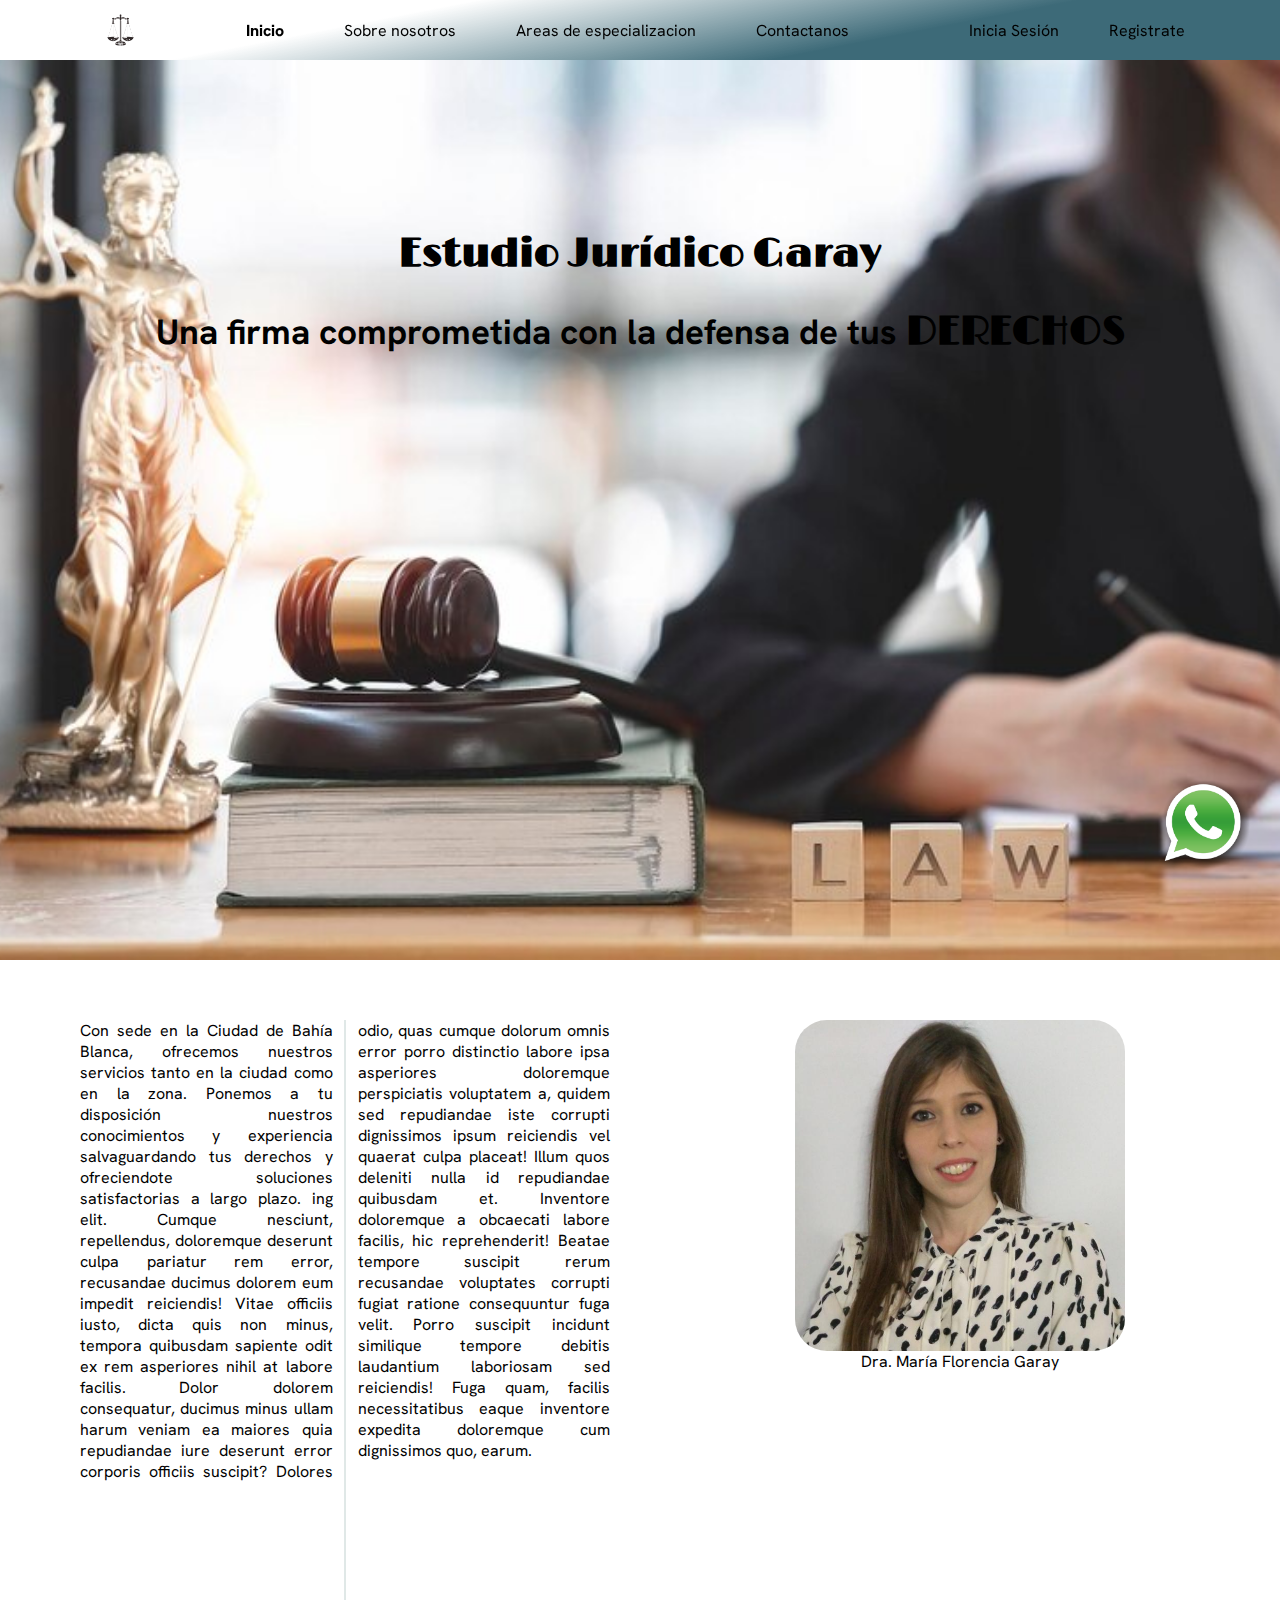
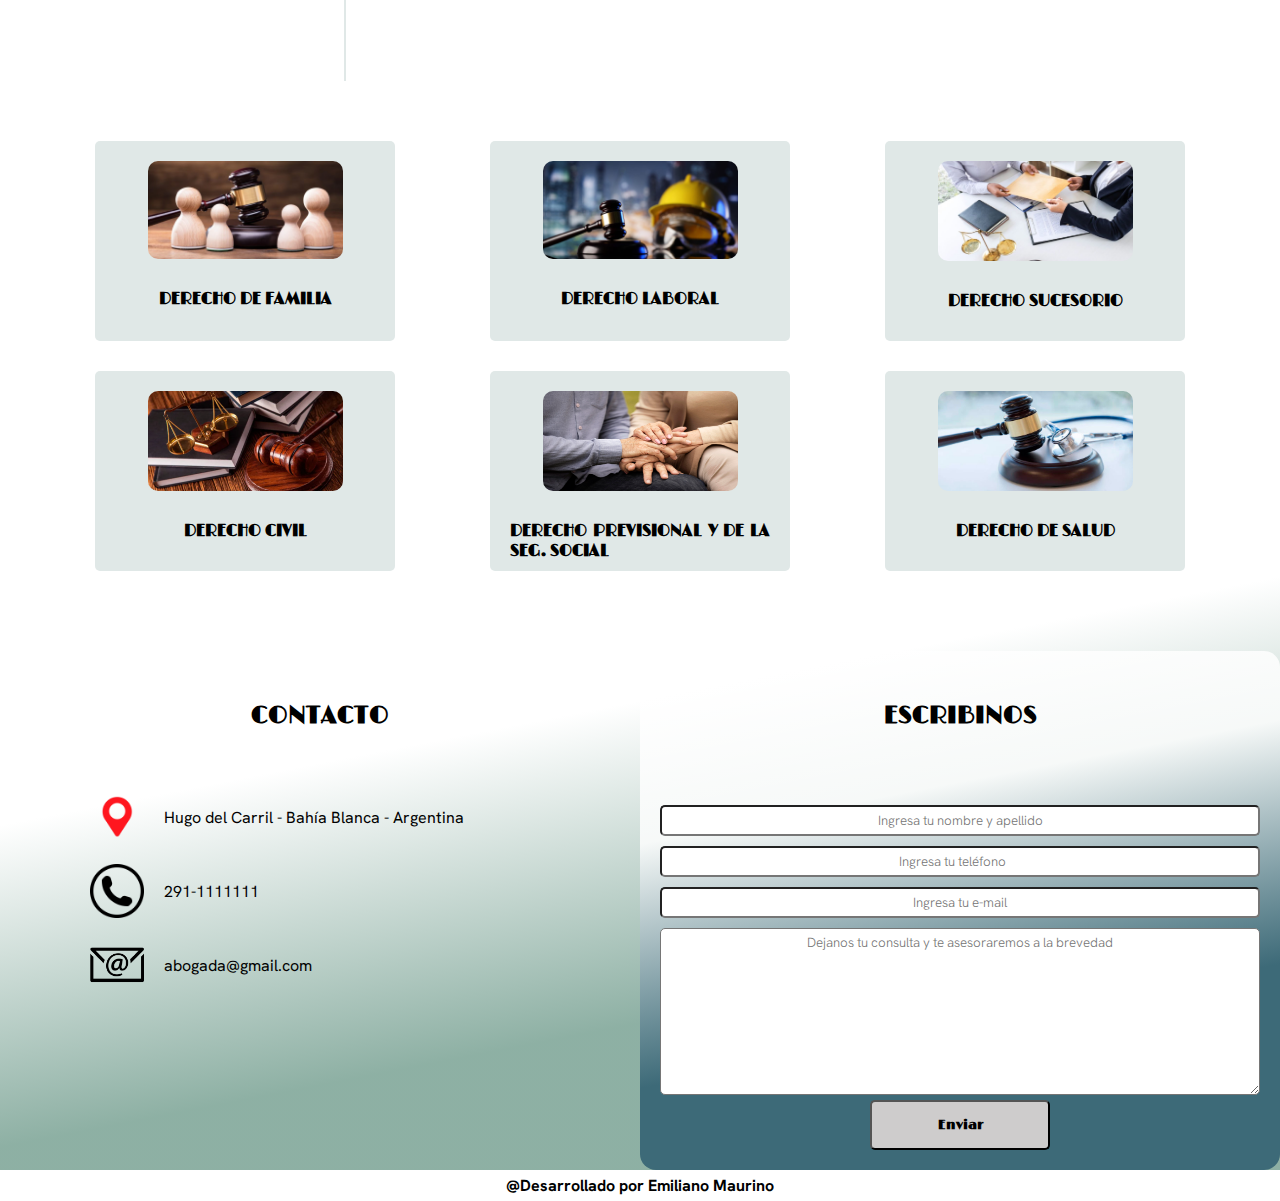
==== index.html @ c9f88deb "first commit" ====
<!DOCTYPE html>
<html lang="en">
<head>
    <meta charset="UTF-8">
    <meta http-equiv="X-UA-Compatible" content="IE=edge">
    <meta name="viewport" content="width=device-width, initial-scale=1.0">
    <link rel="stylesheet" href="./assets/styles.css">
    <title>Document</title>
</head>
<body>
    <div >
            <a href="https://www.whatsapp.com/?lang=es"><img src="./assets/img/logo-wp.png" alt="logo whatsapp" class="logo-wp"></a>    
    </div>
    <header>
        <img src="./assets/img/logo.png" alt="logo empresa" class="logo">
        <!--<span> Estudio Jurídico Garay </span>!-->

        <nav class="navbar"> 
			<!-- <label for="menu-toggle" class="menu-label">
				<img src="./assets/img/menu.png" alt="" />
			</label>
			<input id="menu-toggle" type="checkbox" /> !-->
            
            <ul class="navbar-list">
                <li> <a href="#Hero">Inicio </a> </li>
                <li> <a href="#about-us">Sobre nosotros</a></li>
                <li> <a href="#cards"> Areas de especializacion</a> </li>
                <li> <a href="#contact-us"> Contactanos</a></li>
            </ul>
            <div class="login"> 
                <a href="#" class="login">Inicia Sesión</a>
            
                <a href="#" class="login"> Registrate</a>
            </div>
        </nav>
   
    </header>
    
    <main>    
    
        <section id="Hero">
            <div class="bg-txt">
                <h1> Estudio Jurídico Garay</h1>
                <h3> Una firma comprometida con la defensa de tus <span> DERECHOS </span> </h3>
            </div>
  
        </section>
     
        <section id="about-us">
            <div class="about-txt">
                <p>
                    Con sede en la Ciudad de Bahía Blanca, ofrecemos nuestros servicios tanto en la ciudad como en la zona. Ponemos a tu disposición nuestros conocimientos y experiencia salvaguardando tus derechos y ofreciendote soluciones satisfactorias a largo plazo. 
                    ing elit. Cumque nesciunt, repellendus, doloremque deserunt culpa pariatur rem error, recusandae ducimus dolorem eum impedit reiciendis! Vitae officiis iusto, dicta quis non minus, tempora quibusdam sapiente odit ex rem asperiores nihil at labore facilis. Dolor dolorem consequatur, ducimus minus ullam harum veniam ea maiores quia repudiandae iure deserunt error corporis officiis suscipit? Dolores odio, quas cumque dolorum omnis error porro distinctio labore ipsa asperiores doloremque perspiciatis voluptatem a, quidem sed repudiandae iste corrupti dignissimos ipsum reiciendis vel quaerat culpa placeat! Illum quos deleniti nulla id repudiandae quibusdam et. Inventore doloremque a obcaecati labore facilis, hic reprehenderit! Beatae tempore suscipit rerum recusandae voluptates corrupti fugiat ratione consequuntur fuga velit. Porro suscipit incidunt similique tempore debitis laudantium laboriosam sed reiciendis! Fuga quam, facilis necessitatibus eaque inventore expedita doloremque cum dignissimos quo, earum.
                </p>
            </div>
            <div class="about-card">
                <img src="./assets/foto-flor.jpg" alt="foto Dra. Garay" class="about-img">
                <p class="about-img-txt"> Dra. María Florencia Garay </p>
            </div>

        </section>

        <section id="cards">
            <div class="cards-conteiner">
                 <div class="card-conteiner">
                    <img src="./assets/img/derecho-familia1.jpg" alt="derecho de familia">
                    <h4>DERECHO DE FAMILIA</h4>
                    <p>Alimentos, cuidado personal, divorcios, insania Lorem ipsum dolor, sit amet consectetur adipisicing elit. Nulla, sequi! </p>
                </div>
                <div class="card-conteiner"> 
                    <img src="./assets/img/derecho-laboral.jpg" alt=" derecho laboral">
                    <h4>DERECHO LABORAL</h4>
                    <p>Lorem ipsum, dolor sit amet consectetur adipisicing elit. At, voluptatibus! Demandas por trabajo en negro, accidentes jasjadjdasj</p>
                </div>
                <div class="card-conteiner">
                    <img src="./assets/img/derecho-sucesorio.jpg" alt="derecho sucesorio">
                    <h4>DERECHO SUCESORIO</h4>
                    <p>Sucesiones testamentarias y ab intestato(sin testamento) Lorem ipsum dolor sit amet consectetur, adipisicing elit. Ullam, odit.</p>
                </div>
            </div>

            <div class="cards-conteiner">
                <div class="card-conteiner">
                    <img src="./assets/img/derecho-civil.webp" alt="derecho civil">
                    <h4>DERECHO CIVIL</h4>
                    <P>Lorem ipsum dolor sit amet consectetur adipisicing elit. Magnam, fugiat!</P>
                </div>
                <div class="card-conteiner">
                    <img src="./assets/img/derecho-previsional.jpg" alt="derecho previsional">
                    <h4>DERECHO PREVISIONAL Y DE LA SEG. SOCIAL</h4>
                    <p>Lorem ipsum dolor sit amet consectetur adipisicing elit. Odit, quo!</p>
                </div>
                <div class="card-conteiner">
                    <img src="./assets/img/derecho-salud.jpg" alt="derecho de salud">
                    <h4>DERECHO DE SALUD</h4>
                    <P>Lorem ipsum dolor sit, amet consectetur adipisicing elit. Quam, culpa.</P>
                </div>
            </div>

        </section>
    
        <section id="contact-us">
            <div class="contact-information">   
                <h2>CONTACTO</h2>
                <div class="information-conteiner">
                    <div class="info-contact">
                        <img src="./assets/img/ubicacion.png" alt="logo-ubicacion">
                        <p> Hugo del Carril  - Bahía Blanca - Argentina</p>
                    </div>
                    <div class="info-contact">
                        <img src="/assets/img/telefono.png" alt="logo-telefono">
                        <p>291-1111111</p>
                    </div>
                    <div class="info-contact">
                        <img src="./assets/img/mail.png" alt="logo-mail">
                        <p>abogada@gmail.com</p>
                    </div>
                </div>

            </div>
            <div class="contact-form">
                <h2>ESCRIBINOS</h2>  
                
                <form action="" class="form">
                    <label for="nombre-apellido"> </label>
                    <input type="text" id="nombre-apellido" placeholder="Ingresa tu nombre y apellido" required class="form">
                    <label for="telefono"></label>
                    <input type="number" id="telefono" placeholder="Ingresa tu teléfono" required class="form">
                    <label for="email"></label>
                    <input type="email" id="email" placeholder="Ingresa tu e-mail" required class="form">
                    <label for="text-area"></label>
                    <textarea name="" id="text-area" cols="30" rows="10" placeholder="Dejanos tu consulta y te asesoraremos a la brevedad" required class="form"></textarea>
                    <button type="submit" class="button">Enviar</button>
                </form>
            </div>

        </section>

    </main>

    <footer>
        <h4>@Desarrollado por Emiliano Maurino</h4>
    </footer>




       

    
    
    
</body>
</html>
---- assets/styles.css ----
@import url('https://fonts.googleapis.com/css2?family=Bad+Script&display=swap');
  @import url('https://fonts.googleapis.com/css2?family=Limelight&display=swap');
  @import url('https://fonts.googleapis.com/css2?family=Hanken+Grotesk:wght@100;300&display=swap');
  @import url('https://fonts.googleapis.com/css2?family=Montserrat+Subrayada&display=swap');


  /**
  font-family: "Bad Script", cursive;
  font-family: 'Limelight', cursive;
  font-family: 'Hanken Grotesk', sans-serif;
  font-family: 'Montserrat Subrayada', sans-serif;
  */

:root{
  --background: #2d3136;
  --background-dos: #25282a;
  --background-3: #2c2d36;
  --background-cards: #e0e8e7;
  --background-grey: #666;
  --background-green: #73a7a1;
  --text-green: #64ccc9;
  --text-blue:#336699;
  --font-bad:"Bad Script", cursive;
  --font-lime: 'Limelight', cursive;
  --font-hanken: 'Hanken Grotesk', sans-serif;
  --font-Monts: 'Montserrat Subrayada', sans-serif;
  
}

  html{
    scroll-padding-top: 65px;
    scroll-behavior: smooth;
  }

*{
    margin: 0;
    padding: 0;
    box-sizing: border-box;
    list-style-type: none;
}
.logo-wp{
  position: fixed;
  bottom: 30px;
  right: 30px;
  height: 10vh;
}


header {
  width: 100%;
  position: fixed;
  height: 60px;
  display: flex;
  flex-direction: row;
  justify-content:center;
  align-items: center;
  top: 0;
  background: rgb(61,106,120);
  background: linear-gradient(349deg, rgba(61,106,120,1) 32%, rgba(255,255,255,0.8323704481792717) 70%);
  /* box-shadow: 0 8px 32px 0 rgba(0, 0, 0, 1); */
}

.logo{
  height: 60%;
  margin-right: 100px;
}
.navbar,
.navbar-list,
.login {
    display: flex;
    justify-content: center;
    font-family: var(--font-hanken);
    cursor: pointer;
    transition: all 0.2s linear;
}

.navbar li:hover {
  scale: 1.2;
  transition: all 0.2s linear;
  font-weight: 600;   
}

.navbar-list {
  gap: 60px;
  margin-right: 20px;
  
}

.navbar-list a{
  text-decoration: none;
  color: black;  
}

.navbar-list li:first-child {
  font-weight: 800;
}


.login{
  display: flex;
  flex-direction: row;
  margin-left: 50px;
  transition: all 0.2s linear;
  text-decoration: none;
  font-family: var(--font-hanken);
  color: black;
}

.login a:hover {
  scale: 1.2;
  transition: all 0.2s linear;
  gap: 10px;
  color: var(--background-cards);
  border: groove;
  border-width: thin;
  border-radius: 3px;
  padding: 3px;
}




main {
  margin-top: 60px;
}

/*HERO*/


 #Hero {
  background-image: url(./img/imagen-fondo3.jpg);
  background-position: center;
  background-size: cover;
  height:100vh;
}


.bg-txt {
  display: flex;
  flex-direction: column;
  font-family: var(--font-hanken); 
  color: var(--backgroud-dos);
  align-items: center;
  align-content: center;
  gap: 30px;
  padding-top: 150px;
  font-size: 30px;
  }

.bg-txt h1,
span {
  font-family: var(--font-lime);
  font-size: 40px;
}

.bg-txt h1{
  margin-top: 20px;
}


/*ABOUT*/

#about-us{
  display: flex;
  flex-direction: row;
  padding-top: 30px; 
}

.about-txt{
  padding: 30px;
  width: 50%;
  column-count: 2;
  column-gap: 25px;
  column-rule:2px solid var(--background-cards);
  text-align: justify;
  margin-left: 50px;
  font-family: var(--font-hanken);
  
 }

.about-card{
  width: 50%;
  padding: 30px;
  display: flex;
  flex-direction: column;
  align-items: center;
  align-content: center;
} 

.about-img {
   height: 50%;
   border-radius: 2rem;
   
}

.about-img-txt{
  font-family: var(--font-hanken);
}


/*CARDS*/

#cards{
  display: flex;
  width: 100%;
  gap: 30px;
  justify-content:space-between;
  flex-direction: column;
  padding-top: 30px;  
}

.cards-conteiner{
  display: flex;
  flex-direction: row;
  justify-content: space-evenly;
  padding: 0px;
}
.card-conteiner{
  height: 200px;
  width: 300px;  
  gap: 20px;
  display: flex;
  flex-direction: column;
  padding: 20px;
  align-self: center;
  align-items: center;
  text-align: justify;
  background-color: var(--background-cards);
  overflow: hidden;
  transition: all 1s;
  border-radius: 5px;
}

.card-conteiner:hover{
  transition: all 1s;
  height: 300px;
  background: rgb(61,120,99);
  background: linear-gradient(349deg, rgba(61,120,99,0.5830707282913166) 32%, rgba(255,255,255,0.8323704481792717) 70%);
}

.card-conteiner img{
  height: 100px;
  width: 75%;
  border-radius: 10px;
}
.card-conteiner h4{
  padding-top: 10px;
  font-family: var(--font-lime);
}
.card-conteiner p{
  padding-top: 10px;
  font-family: var(--font-hanken);
}

/*CONTACT-US*/

#contact-us{
  display: flex;
  flex-direction: row;
  background: rgb(61,120,99);
  background: linear-gradient(349deg, rgba(61,120,99,0.5830707282913166) 32%, rgba(255,255,255,0.8323704481792717) 70%);
  padding-top: 80px;
}

#contact-us h2{
  font-family: var(--font-lime);
  display: flex;
  flex-direction: column;
  align-items: center;
  color: #CECCCC;
  padding: 50px
}
#contact-us h2:first-child {
  color: black;
}
.contact-information{
  width: 50%;
  display: flex;
  flex-direction: column;
  align-content: flex-start;
}

.contact-information img{
  width: 10%;
  height: 10%;
}
.info-contact{
  display: flex;
  gap: 10px;
  padding: 10px;
  font-family: var(--font-hanken);
  margin-left: 80px;
}

.info-contact p{
  align-self: center;
  padding: 10px;
}


.contact-form{
  width: 50%;
  display: flex;
  flex-direction: column;
  background: rgb(61,106,120);
background: linear-gradient(349deg, rgba(61,106,120,1) 32%, rgba(255,255,255,0.8323704481792717) 70%);  border-radius: 1rem;
}

.contact-form form{
  display: flex;
  flex-direction: column;
  gap: 5px;
  padding: 20px;
}

.form{
  border-radius: 5px;
  font-family: var(--font-hanken);
  text-align: center;
  font-weight: 600;
  padding: 5px;
}

.form textarea{
  text-align: justify;
}

.form button{
    align-self: center;
}

.form ::placeholder{
  text-align: center;
  font-weight: 300;
}

.button{
  border-radius: 5px;
  width: 30%;
  height: 15%;
  display: flex;
  flex-direction: column;
  text-align: center;
  align-items: center;
  padding-top: 15px;
  font-family: var(--font-lime);
  font-weight: 600;
  background-color: #CECCCC;
}


footer{
  display: flex;
  font-family: var(--font-hanken);
  padding: 5px;
  justify-content: center;
  
} 



/* ANIMATION */

@keyframes slide-up{
  from{
    transform: translateY(100px);
  }
  to{
    transform: translateY(0px);
  } 
}

@keyframes slide-left{
  from{
    transform: translateX(200px);
  }
  to{
    transform: translateX(0px);
  }
}

@keyframes slide-right{
  from{
    transform: translate(-200px);
  }
  to{
    transform: translateX(0px);
  }
}


.about-img,
.about-img-txt {
  animation: slide-left 0.5s ease-in;
}

.about-txt{
  animation: slide-right 0.5s ease-in;
}
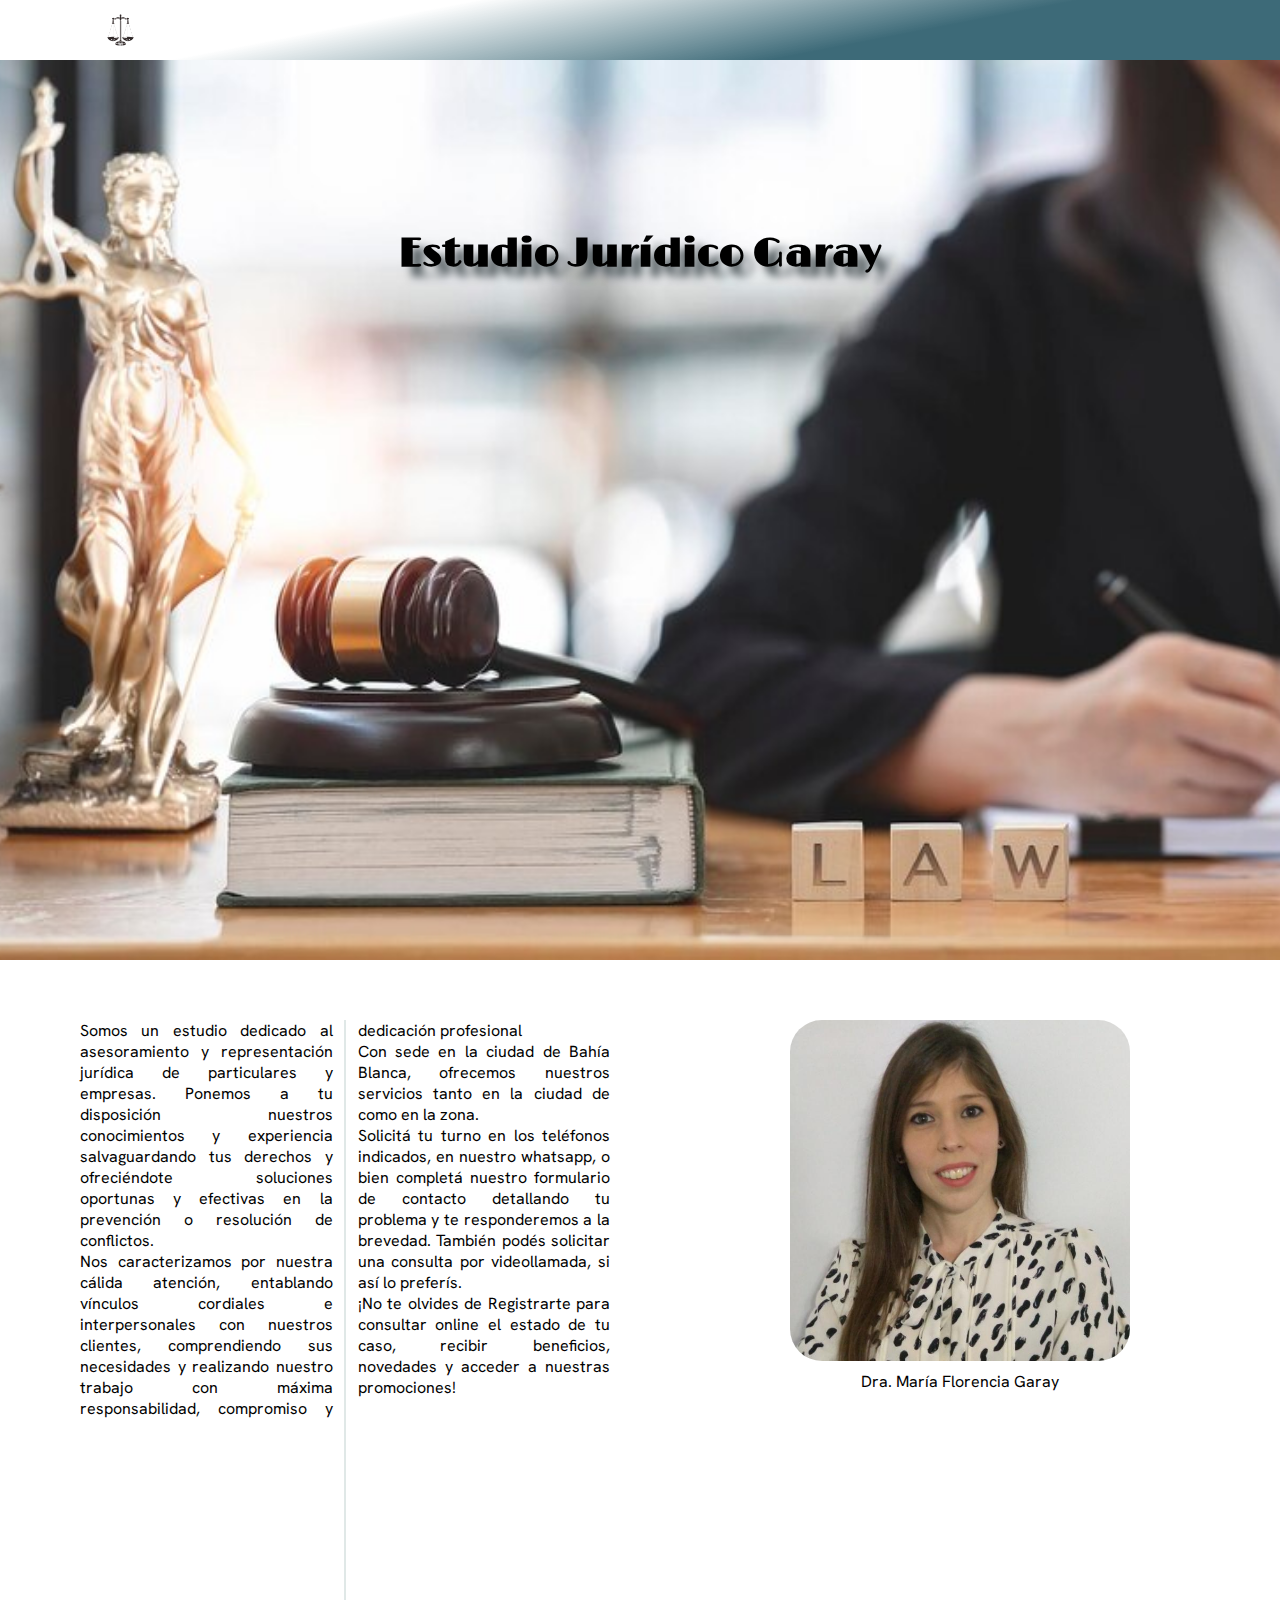
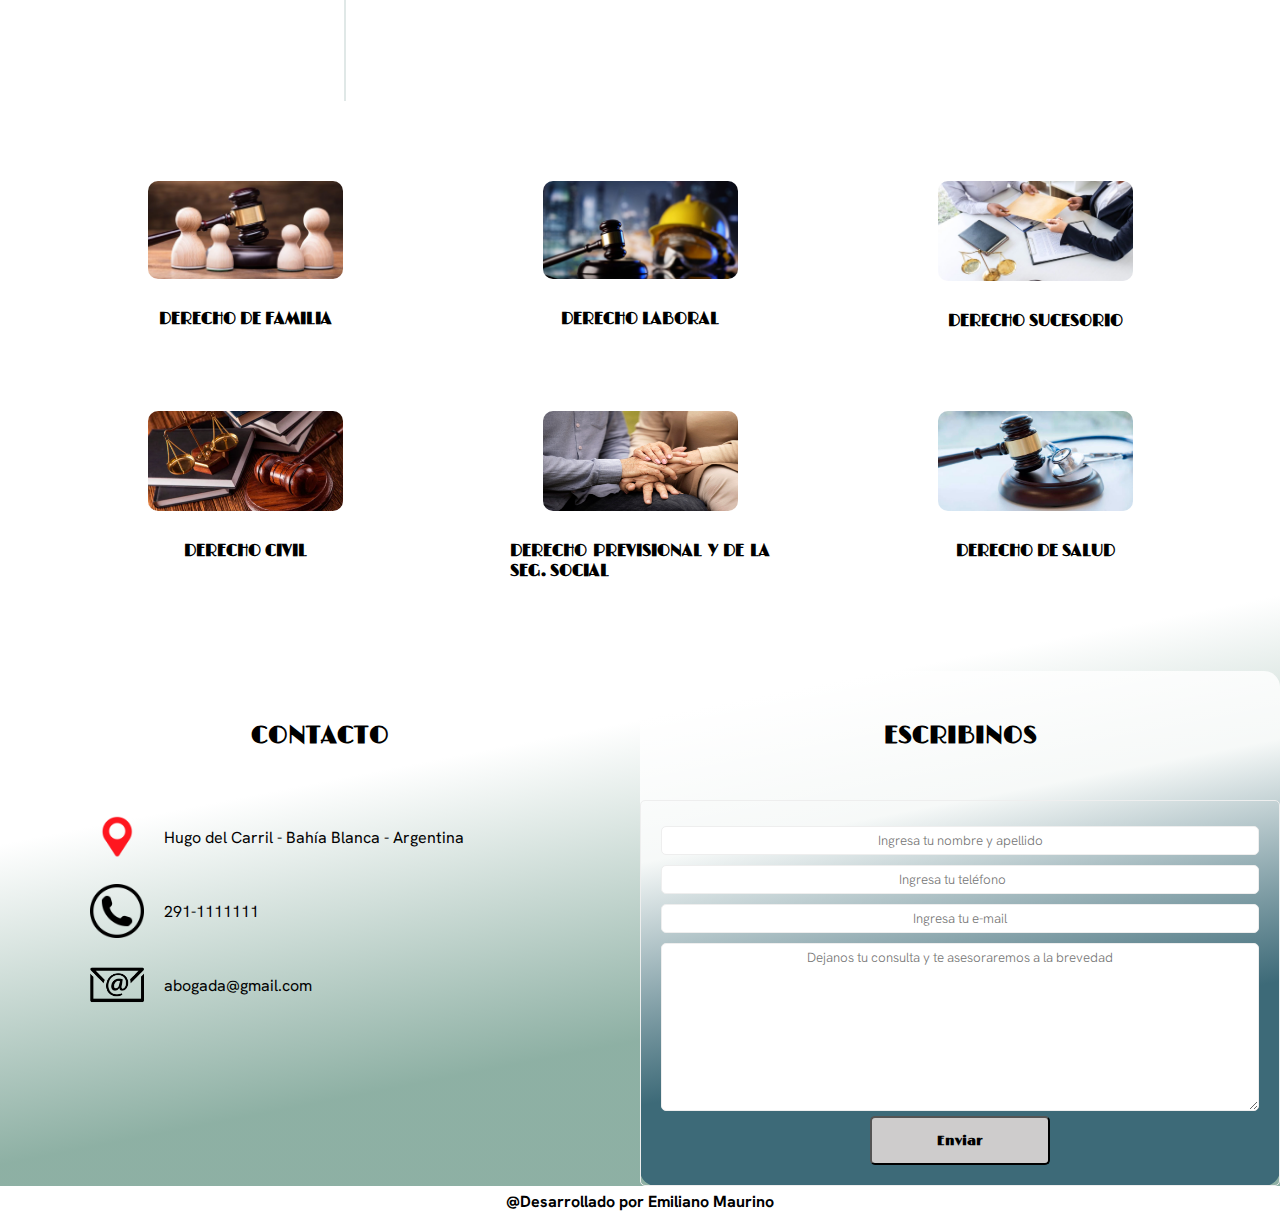
==== commit 2026e4f1: "media y animations" ====
--- a/index.html
+++ b/index.html
@@ -9,17 +9,15 @@
 </head>
 <body>
     <div >
-            <a href="https://www.whatsapp.com/?lang=es"><img src="./assets/img/logo-wp.png" alt="logo whatsapp" class="logo-wp"></a>    
+            <a href="https://api.whatsapp.com/send/?phone=542915033021"><img src="./assets/img/logo-wp.png" alt="logo whatsapp" class="logo-wp"></a>    
     </div>
     <header>
         <img src="./assets/img/logo.png" alt="logo empresa" class="logo">
-        <!--<span> Estudio Jurídico Garay </span>!-->
-
         <nav class="navbar"> 
-			<!-- <label for="menu-toggle" class="menu-label">
-				<img src="./assets/img/menu.png" alt="" />
+			<label for="menu-toggle" class="menu-label">
+				<img src="./assets/img/menu.png" alt="menu hamburguesa" />
 			</label>
-			<input id="menu-toggle" type="checkbox" /> !-->
+			<input id="menu-toggle" type="checkbox"/> 
             
             <ul class="navbar-list">
                 <li> <a href="#Hero">Inicio </a> </li>
@@ -27,10 +25,22 @@
                 <li> <a href="#cards"> Areas de especializacion</a> </li>
                 <li> <a href="#contact-us"> Contactanos</a></li>
             </ul>
+            
             <div class="login"> 
-                <a href="#" class="login">Inicia Sesión</a>
+                <label for="menu-login" class="menu-login">
+                    <img src="./assets/img/login2.png" alt="">
+                </label>
+                <input id="menu-login" type="checkbox"/>
+
+                <ul class="login-list">
+                    <li>
+                        <a href="#" class="login">Inicia Sesión</a>
+                    </li>
+                    <li>
+                        <a href="#" class="login"> Registrate</a>
+                    </li>
+                </ul>
             
-                <a href="#" class="login"> Registrate</a>
             </div>
         </nav>
    
@@ -39,7 +49,7 @@
     <main>    
     
         <section id="Hero">
-            <div class="bg-txt">
+            <div class="hero-txt">
                 <h1> Estudio Jurídico Garay</h1>
                 <h3> Una firma comprometida con la defensa de tus <span> DERECHOS </span> </h3>
             </div>
@@ -49,8 +59,17 @@
         <section id="about-us">
             <div class="about-txt">
                 <p>
-                    Con sede en la Ciudad de Bahía Blanca, ofrecemos nuestros servicios tanto en la ciudad como en la zona. Ponemos a tu disposición nuestros conocimientos y experiencia salvaguardando tus derechos y ofreciendote soluciones satisfactorias a largo plazo. 
-                    ing elit. Cumque nesciunt, repellendus, doloremque deserunt culpa pariatur rem error, recusandae ducimus dolorem eum impedit reiciendis! Vitae officiis iusto, dicta quis non minus, tempora quibusdam sapiente odit ex rem asperiores nihil at labore facilis. Dolor dolorem consequatur, ducimus minus ullam harum veniam ea maiores quia repudiandae iure deserunt error corporis officiis suscipit? Dolores odio, quas cumque dolorum omnis error porro distinctio labore ipsa asperiores doloremque perspiciatis voluptatem a, quidem sed repudiandae iste corrupti dignissimos ipsum reiciendis vel quaerat culpa placeat! Illum quos deleniti nulla id repudiandae quibusdam et. Inventore doloremque a obcaecati labore facilis, hic reprehenderit! Beatae tempore suscipit rerum recusandae voluptates corrupti fugiat ratione consequuntur fuga velit. Porro suscipit incidunt similique tempore debitis laudantium laboriosam sed reiciendis! Fuga quam, facilis necessitatibus eaque inventore expedita doloremque cum dignissimos quo, earum.
+                    Somos un estudio dedicado al asesoramiento y representación jurídica de particulares y empresas.
+                    Ponemos a tu disposición nuestros conocimientos y experiencia salvaguardando tus derechos y ofreciéndote soluciones oportunas y efectivas en la prevención o resolución de conflictos.
+                    <br>
+                    Nos caracterizamos por nuestra cálida atención, entablando vínculos cordiales e interpersonales con nuestros clientes, comprendiendo sus necesidades y realizando nuestro trabajo con máxima responsabilidad, compromiso y dedicación profesional
+                    <br>
+                    Con sede en la ciudad de Bahía Blanca, ofrecemos nuestros servicios tanto en la ciudad de como en la zona. 
+                    <br>
+                    Solicitá tu turno en los teléfonos indicados, en nuestro whatsapp, o bien completá nuestro formulario de contacto detallando tu problema y te responderemos a la brevedad. 
+                    También podés solicitar una consulta por videollamada, si así lo preferís.                   
+                    <br>
+                    ¡No te olvides de Registrarte para consultar online el estado de tu caso, recibir beneficios, novedades y acceder a nuestras promociones!
                 </p>
             </div>
             <div class="about-card">
@@ -65,35 +84,37 @@
                  <div class="card-conteiner">
                     <img src="./assets/img/derecho-familia1.jpg" alt="derecho de familia">
                     <h4>DERECHO DE FAMILIA</h4>
-                    <p>Alimentos, cuidado personal, divorcios, insania Lorem ipsum dolor, sit amet consectetur adipisicing elit. Nulla, sequi! </p>
+                    <p>Consultanos por Alimentos, Divorcio, Cuidado Personal de hijos, Disolución de la sociedad conyugal, Adopciones, etc. Comprometidos con los derechos de la mujer, te ofrecemos la consulta y el inicio del expediente sin cargo</p>
                 </div>
                 <div class="card-conteiner"> 
                     <img src="./assets/img/derecho-laboral.jpg" alt=" derecho laboral">
                     <h4>DERECHO LABORAL</h4>
-                    <p>Lorem ipsum, dolor sit amet consectetur adipisicing elit. At, voluptatibus! Demandas por trabajo en negro, accidentes jasjadjdasj</p>
+                    <p>Trabajo sin registrar, Accidentes Laborales, Despidos, Diferencias Salariales, falta de pago Aportes. Consultanos ante cualquier irregularidad en tu relación laboral. NO PIERDAS TUS DERECHOS! CONSULTA SIN CARGO </p>
                 </div>
                 <div class="card-conteiner">
                     <img src="./assets/img/derecho-sucesorio.jpg" alt="derecho sucesorio">
                     <h4>DERECHO SUCESORIO</h4>
-                    <p>Sucesiones testamentarias y ab intestato(sin testamento) Lorem ipsum dolor sit amet consectetur, adipisicing elit. Ullam, odit.</p>
-                </div>
+                    <p>Realizamos Sucesiones Testamentarias y Ab-Intestato (sin testamento). Declaratoria de Herederos, Adjudicaciones de bienes. Mediamos entre Herederos buscando la mejor solución posible en beneficio de todas las partes                </div>
             </div>
 
             <div class="cards-conteiner">
                 <div class="card-conteiner">
                     <img src="./assets/img/derecho-civil.webp" alt="derecho civil">
                     <h4>DERECHO CIVIL</h4>
-                    <P>Lorem ipsum dolor sit amet consectetur adipisicing elit. Magnam, fugiat!</P>
+                    <P>Te asesoramos en todas las vicisitudes que aparecen en la vida en sociedad. Redacción de contratos, Reclamo alquileres, Desalojos, Administración de Propiedades. Daños y Perjuicios, Accidentes de tránsito, relaciones Vecinales, Usucapión, entre otras.</P>
                 </div>
                 <div class="card-conteiner">
                     <img src="./assets/img/derecho-previsional.jpg" alt="derecho previsional">
                     <h4>DERECHO PREVISIONAL Y DE LA SEG. SOCIAL</h4>
-                    <p>Lorem ipsum dolor sit amet consectetur adipisicing elit. Odit, quo!</p>
+                    <p>Realizamos tu Jubilación y Pensión en ANSES e IPS. Cálculo y control de Aportes, Recursos administrativos, Reclamos Judiciales, Reajuste de Haberes, Retiros por Invalidez </p>
                 </div>
                 <div class="card-conteiner">
                     <img src="./assets/img/derecho-salud.jpg" alt="derecho de salud">
                     <h4>DERECHO DE SALUD</h4>
-                    <P>Lorem ipsum dolor sit, amet consectetur adipisicing elit. Quam, culpa.</P>
+                    <P>Amparos de Salud, Reclamos Administrativos a Obras Sociales e Intimaciones. 
+                       <br>
+                      Atendemos tu reclamo con máxima urgencia dada la importancia del derecho afectado. 
+                    </P>
                 </div>
             </div>
 
@@ -105,7 +126,7 @@
                 <div class="information-conteiner">
                     <div class="info-contact">
                         <img src="./assets/img/ubicacion.png" alt="logo-ubicacion">
-                        <p> Hugo del Carril  - Bahía Blanca - Argentina</p>
+                        <p>Hugo del Carril  - Bahía Blanca - Argentina</p>
                     </div>
                     <div class="info-contact">
                         <img src="/assets/img/telefono.png" alt="logo-telefono">
--- a/assets/styles.css
+++ b/assets/styles.css
@@ -1,6 +1,7 @@
   @import url('https://fonts.googleapis.com/css2?family=Bad+Script&display=swap');
   @import url('https://fonts.googleapis.com/css2?family=Limelight&display=swap');
-  @import url('https://fonts.googleapis.com/css2?family=Hanken+Grotesk:wght@100;300&display=swap');
+  /* @import url('https://fonts.googleapis.com/css2?family=Hanken+Grotesk:wght@100;300&display=swap'); */
+  @import url('https://fonts.googleapis.com/css2?family=Hanken+Grotesk:ital,wght@0,200;0,300;0,400;0,500;1,200&display=swap');
   @import url('https://fonts.googleapis.com/css2?family=Montserrat+Subrayada&display=swap');
 
 
@@ -24,11 +25,11 @@
   --font-lime: 'Limelight', cursive;
   --font-hanken: 'Hanken Grotesk', sans-serif;
   --font-Monts: 'Montserrat Subrayada', sans-serif;
-  
+
 }
 
   html{
-    scroll-padding-top: 65px;
+    scroll-padding-top: 60px;
     scroll-behavior: smooth;
   }
 
@@ -37,6 +38,7 @@
     padding: 0;
     box-sizing: border-box;
     list-style-type: none;
+    /* overflow-x: hidden; */
 }
 .logo-wp{
   position: fixed;
@@ -57,13 +59,15 @@
   top: 0;
   background: rgb(61,106,120);
   background: linear-gradient(349deg, rgba(61,106,120,1) 32%, rgba(255,255,255,0.8323704481792717) 70%);
-  /* box-shadow: 0 8px 32px 0 rgba(0, 0, 0, 1); */
+  z-index: 999999;
 }
 
 .logo{
   height: 60%;
   margin-right: 100px;
 }
+
+
 .navbar,
 .navbar-list,
 .login {
@@ -74,31 +78,35 @@
     transition: all 0.2s linear;
 }
 
-.navbar li:hover {
-  scale: 1.2;
-  transition: all 0.2s linear;
-  font-weight: 600;   
-}
-
 .navbar-list {
   gap: 60px;
   margin-right: 20px;
-  
 }
 
 .navbar-list a{
   text-decoration: none;
-  color: black;  
+  color: black;
 }
 
 .navbar-list li:first-child {
   font-weight: 800;
 }
 
+.navbar li:hover {
+  scale: 1.1;
+  transition: all 0.2s linear;
+  font-weight: 600;
+}
+
+.menu-label{
+  display: none;
+}
+.navbar input{
+  display: none;
+}
 
 .login{
   display: flex;
-  flex-direction: row;
   margin-left: 50px;
   transition: all 0.2s linear;
   text-decoration: none;
@@ -106,8 +114,12 @@
   color: black;
 }
 
+.login-list{
+  display: flex;
+}
+
 .login a:hover {
-  scale: 1.2;
+  scale: 1.1;
   transition: all 0.2s linear;
   gap: 10px;
   color: var(--background-cards);
@@ -115,14 +127,18 @@
   border-width: thin;
   border-radius: 3px;
   padding: 3px;
-}
-
-
-
+  box-shadow: 5px 3px 3px black
+}
+
+.menu-login{
+  display: none;
+}
 
 main {
   margin-top: 60px;
 }
+
+
 
 /*HERO*/
 
@@ -132,268 +148,560 @@
   background-position: center;
   background-size: cover;
   height:100vh;
-}
-
-
-.bg-txt {
+  /* filter: blur(5px) ;  */
+}
+
+
+.hero-txt {
   display: flex;
   flex-direction: column;
-  font-family: var(--font-hanken); 
+  font-family: var(--font-hanken);
   color: var(--backgroud-dos);
   align-items: center;
   align-content: center;
   gap: 30px;
   padding-top: 150px;
   font-size: 30px;
-  }
-
-.bg-txt h1,
+  filter: drop-shadow(10px 10px 4px rgb(85, 94, 97))
+  }
+
+.hero-txt h1,
 span {
   font-family: var(--font-lime);
   font-size: 40px;
 }
 
-.bg-txt h1{
+.hero-txt h1{
   margin-top: 20px;
 }
 
 
+
 /*ABOUT*/
 
-#about-us{
-  display: flex;
-  flex-direction: row;
-  padding-top: 30px; 
-}
-
+  #about-us{
+    display: flex;
+    flex-direction: row;
+    padding-top: 30px;
+  }
+
+  .about-txt{
+    padding: 30px;
+    width: 50%;
+    column-count: 2;
+    column-gap: 25px;
+    column-rule:2px solid var(--background-cards);
+    text-align: justify;
+    margin-left: 50px;
+    font-family: var(--font-hanken);
+  }
+
+  .about-card{
+    width: 50%;
+    padding: 30px;
+    display: flex;
+    flex-direction: column;
+    align-items: center;
+    align-content: center;
+  }
+
+  .about-img {
+    height: 50%;
+    border-radius: 2rem;
+
+  }
+
+  .about-img-txt{
+    font-family: var(--font-hanken);
+    padding: 10px;
+  }
+
+
+
+  /*CARDS*/
+
+  #cards{
+    display: flex;
+    width: 100%;
+    gap: 30px;
+    justify-content:space-between;
+    flex-direction: column;
+    padding-top: 30px;
+  }
+
+  .cards-conteiner{
+    display: flex;
+    flex-direction: row;
+    justify-content: space-evenly;
+    padding: 0px;
+  }
+  .card-conteiner{
+    height: 200px;
+    width: 300px;
+    gap: 20px;
+    display: flex;
+    flex-direction: column;
+    padding: 20px;
+    align-self: center;
+    align-items: center;
+    text-align: justify;
+    /* background-color: var(--background-cards); */
+    overflow: hidden;
+    transition: all 1s;
+    border-radius: 5px;
+  }
+
+  .card-conteiner:hover{
+    transition: all 1s;
+    height: 350px;
+    background: rgb(61,120,99);
+    background: linear-gradient(349deg, rgba(61,120,99,0.5830707282913166) 32%, rgba(255,255,255,0.8323704481792717) 70%);
+    padding: 0 20 10 20;
+    gap: 10px;
+  }
+
+
+  .card-conteiner img{
+    height: 100px;
+    width: 75%;
+    border-radius: 10px;
+  }
+  .card-conteiner h4{
+    padding-top: 10px;
+    font-family: var(--font-lime);
+  }
+  .card-conteiner p{
+    padding-top: 10px;
+    font-family: var(--font-hanken);
+    font-weight: 400;
+  }
+
+
+
+  /*CONTACT-US*/
+
+  #contact-us{
+    display: flex;
+    flex-direction: row;
+    background: rgb(61,120,99);
+    background: linear-gradient(349deg, rgba(61,120,99,0.5830707282913166) 32%, rgba(255,255,255,0.8323704481792717) 70%);
+    padding-top: 80px;
+  }
+
+  #contact-us h2{
+    font-family: var(--font-lime);
+    display: flex;
+    flex-direction: column;
+    align-items: center;
+    color: #CECCCC;
+    padding: 50px
+  }
+  #contact-us h2:first-child {
+    color: black;
+  }
+  .contact-information{
+    width: 50%;
+    display: flex;
+    flex-direction: column;
+    align-content: flex-start;
+  }
+
+  .contact-information img{
+    width: 10%;
+    height: 10%;
+  }
+  .info-contact{
+    display: flex;
+    gap: 10px;
+    padding: 10px;
+    font-family: var(--font-hanken);
+    margin-left: 80px;
+  }
+
+  .info-contact p{
+    align-self: center;
+    padding: 10px;
+  }
+
+
+  .contact-form{
+    width: 50%;
+    display: flex;
+    flex-direction: column;
+    background: rgb(61,106,120);
+    background: linear-gradient(349deg, rgba(61,106,120,1) 32%, rgba(255,255,255,0.8323704481792717) 70%);  border-radius: 1rem;
+  }
+
+  .contact-form form{
+    display: flex;
+    flex-direction: column;
+    gap: 5px;
+    padding: 20px;
+  }
+
+  .form{
+    border-radius: 5px;
+    font-family: var(--font-hanken);
+    text-align: center;
+    font-weight: 600;
+    padding: 5px;
+    border: groove;
+    border-width: thin;
+  }
+
+  .form textarea{
+    text-align: justify;
+    border: groove;
+    border-width: thin;
+  }
+
+  .form button{
+      align-self: center;
+  }
+
+  .form button:hover{
+    transition: all 0.2s linear;
+    border: groove;
+    border-width: thin;
+    box-shadow: 10px 5px 5px black;
+  }
+
+  .form ::placeholder{
+    text-align: center;
+    font-weight: 300;
+  }
+
+  .button{
+    border-radius: 5px;
+    width: 30%;
+    height: 15%;
+    display: flex;
+    flex-direction: column;
+    text-align: center;
+    align-items: center;
+    padding-top: 15px;
+    font-family: var(--font-lime);
+    font-weight: 600;
+    background-color: #CECCCC;
+  }
+
+
+  /* FOOTER */
+  footer{
+    display: flex;
+    font-family: var(--font-hanken);
+    padding: 5px;
+    justify-content: center;
+  }
+
+
+
+
+
+
+/* ANIMATION */
+
+
+  @keyframes slide-up{
+    from{
+       transform: translateY(100px);
+    }
+    to{
+      transform: translateY(0px);
+    }
+  }
+
+  @keyframes slide-down{
+    from{
+      transform: translateY(-30px);
+    }
+    to{
+      transform: translateY(0px);
+    }
+  }
+
+  @keyframes slide-left{
+    from{
+      transform: translateX(200px);
+    }
+    to{
+      transform: translateX(0px);
+    }
+  }
+
+  @keyframes slide-right{
+    from{
+      transform: translate(-200px);
+    }
+    to{
+      transform: translateX(0px);
+    }
+  }
+
+  @keyframes fade{
+    from{
+      opacity: 0;
+    }
+    to{
+      opacity: 1;
+    }
+  }
+
+
+  .navbar,
+  .navbar-list,
+  .login{
+    opacity: 0;
+    animation: slide-left 0.9s ease-in,
+    fade 0.8s forwards;
+  }
+
+  .hero-txt h1,
+  h3,
+  span{
+    animation: slide-up 1s ease-in,
+    fade 1.2s ease-in forwards;
+  }
+
+  .hero-txt h3,
+  span{
+    opacity: 0;
+    animation-delay: 1s;
+  }
+
+  .logo-wp{
+    opacity: 0;
+    animation: slide-up 0.8s ease-in,
+    fade 1.2s ease-in forwards;
+    animation-delay: 1.2s;
+  }
+
+  .about-img,
+  .about-img-txt {
+    animation: fade 0.9s ease-in,
+    slide-left 0.8s ease-in;
+  }
+
+  .about-txt{
+    animation: fade 0.9s ease-in,
+    slide-right 0.8s ease-in;
+  }
+
+
+
+
+
+  /* MEDIAQUERIES */
+
+@media (max-width: 992px){
+
+  .navbar-list{
+  gap: 25px;
+  }
+
+  .login-list{
+    position: absolute;
+    top: 60px;
+    left: 75%;
+    width: 25%;
+    flex-direction: column;
+    background: rgb(61,106,120);
+    background: linear-gradient(349deg, rgba(61,106,120,1) 32%, rgba(255,255,255,0.8323704481792717) 70%);
+    border: groove;
+    border-width: thin;
+    border-top: 0px;
+    border-radius: 0px 0px 10px 10px;
+    align-items: flex-start;
+    align-self: center;
+    padding: 25px ;
+    gap: 15px;
+    z-index: 2;
+    display: none;
+  }
+
+
+  .login a:hover{
+    color: black;
+    box-shadow: none;
+  }
+  .login a{
+    opacity: 0;
+    animation: slide-up 0.5s ease-in,
+    fade 0.6s forwards;
+  }
+
+
+  .menu-login {
+        display: flex;
+        order: 2;
+        cursor: pointer;
+  }
+
+
+  .menu-login img {
+        height: 25px;
+        width: 25px;
+  }
+
+
+  #menu-login:checked + .login-list {
+        display: flex;
+        opacity: 0;
+        animation: slide-down 0.3s ease-out,
+        fade 0.8s forwards;
+  }
+
+  #Hero h3{
+      padding-left: 10px;
+      text-align: center;
+  }
+
+  #Hero span{
+      padding-right: 10px;
+  }
+
+  #about-us{
+        gap: 20px;
+  }
+
+  .about-txt{
+        width: 70%;
+  }
+
+  .about-card{
+        width: 30%;
+  }
+
+  .about-img{
+      height: 40%;
+  }
+
+
+  .contact-information{
+      width: 40%;
+    }
+  .info-contact{
+      margin-left: 30px;
+  }
+
+  .contact-form{
+      width: 60%;
+    }
+}
+
+
+@media (max-width: 768px){
+
+  Header{
+    justify-content: space-between;
+    padding-right: 30px;
+  }
+
+  .navbar-list{
+    position: absolute;
+    top: 60px;
+    left: 40%;
+    width: 60%;
+    flex-direction: column;
+    background: rgb(61,106,120);
+    background: linear-gradient(349deg, rgba(61,106,120,1) 32%, rgba(255,255,255,0.8323704481792717) 70%);
+    border: groove;
+    border-width: thin;
+    border-top: 0px;
+    border-radius: 0px 0px 10px 10px;
+    align-items: flex-start;
+    align-self: center;
+    padding: 25px ;
+    gap: 15px;
+    z-index: 2;
+    display: none;
+  }
+
+  .navbar-list a{
+      opacity: 0;
+      animation: slide-up 0.5s ease-in,
+      fade 0.6s forwards;
+  }
+
+  .menu-label {
+        display: flex;
+        cursor: pointer;
+  }
+
+
+  .menu-label img {
+        height: 25px;
+        width: 25px;
+  }
+
+
+  #menu-toggle:checked + .navbar-list {
+        display: flex;
+        opacity: 0;
+        animation: slide-down 0.3s ease-out,
+        fade 0.8s forwards;
+  }
+
+  .login-list{
+    padding: 25px 5px;
+  }
+
+  .login a:hover{
+  border: none;
+  }
+
+#about-us{  
+  flex-direction: column;
+}
 .about-txt{
-  padding: 30px;
-  width: 50%;
-  column-count: 2;
-  column-gap: 25px;
-  column-rule:2px solid var(--background-cards);
-  text-align: justify;
-  margin-left: 50px;
-  font-family: var(--font-hanken);
+  width: 100%;
+  padding: 15px;
+  margin-left: 0px;
+}
+
+.about-img,
+.about-img-txt{
+  display: none;
+}
+
+.cards-conteiner{
+ flex-direction: column; 
+}
+}
+
+
+@media (max-width: 576px){
+  .login-list{
+    padding: 25px 5px;
+    left: 70%;
+    width: 30%;
+  }
+  .login-list a{
+    margin-left: 35px;
+  }
   
- }
-
-.about-card{
-  width: 50%;
-  padding: 30px;
-  display: flex;
-  flex-direction: column;
-  align-items: center;
-  align-content: center;
-} 
-
-.about-img {
-   height: 50%;
-   border-radius: 2rem;
-   
-}
-
-.about-img-txt{
-  font-family: var(--font-hanken);
-}
-
-
-/*CARDS*/
-
-#cards{
-  display: flex;
-  width: 100%;
-  gap: 30px;
-  justify-content:space-between;
-  flex-direction: column;
-  padding-top: 30px;  
-}
-
-.cards-conteiner{
-  display: flex;
-  flex-direction: row;
-  justify-content: space-evenly;
-  padding: 0px;
-}
-.card-conteiner{
-  height: 200px;
-  width: 300px;  
-  gap: 20px;
-  display: flex;
-  flex-direction: column;
-  padding: 20px;
-  align-self: center;
-  align-items: center;
-  text-align: justify;
-  background-color: var(--background-cards);
-  overflow: hidden;
-  transition: all 1s;
-  border-radius: 5px;
-}
-
-.card-conteiner:hover{
-  transition: all 1s;
-  height: 300px;
-  background: rgb(61,120,99);
-  background: linear-gradient(349deg, rgba(61,120,99,0.5830707282913166) 32%, rgba(255,255,255,0.8323704481792717) 70%);
-}
-
-.card-conteiner img{
-  height: 100px;
-  width: 75%;
-  border-radius: 10px;
-}
-.card-conteiner h4{
-  padding-top: 10px;
-  font-family: var(--font-lime);
-}
-.card-conteiner p{
-  padding-top: 10px;
-  font-family: var(--font-hanken);
-}
-
-/*CONTACT-US*/
-
-#contact-us{
-  display: flex;
-  flex-direction: row;
-  background: rgb(61,120,99);
-  background: linear-gradient(349deg, rgba(61,120,99,0.5830707282913166) 32%, rgba(255,255,255,0.8323704481792717) 70%);
-  padding-top: 80px;
-}
-
-#contact-us h2{
-  font-family: var(--font-lime);
-  display: flex;
-  flex-direction: column;
-  align-items: center;
-  color: #CECCCC;
-  padding: 50px
-}
-#contact-us h2:first-child {
-  color: black;
-}
-.contact-information{
-  width: 50%;
-  display: flex;
-  flex-direction: column;
-  align-content: flex-start;
-}
-
-.contact-information img{
-  width: 10%;
-  height: 10%;
-}
-.info-contact{
-  display: flex;
-  gap: 10px;
-  padding: 10px;
-  font-family: var(--font-hanken);
-  margin-left: 80px;
-}
-
-.info-contact p{
-  align-self: center;
-  padding: 10px;
-}
-
-
-.contact-form{
-  width: 50%;
-  display: flex;
-  flex-direction: column;
-  background: rgb(61,106,120);
-background: linear-gradient(349deg, rgba(61,106,120,1) 32%, rgba(255,255,255,0.8323704481792717) 70%);  border-radius: 1rem;
-}
-
-.contact-form form{
-  display: flex;
-  flex-direction: column;
-  gap: 5px;
-  padding: 20px;
-}
-
-.form{
-  border-radius: 5px;
-  font-family: var(--font-hanken);
-  text-align: center;
-  font-weight: 600;
-  padding: 5px;
-}
-
-.form textarea{
-  text-align: justify;
-}
-
-.form button{
-    align-self: center;
-}
-
-.form ::placeholder{
-  text-align: center;
-  font-weight: 300;
-}
-
-.button{
-  border-radius: 5px;
-  width: 30%;
-  height: 15%;
-  display: flex;
-  flex-direction: column;
-  text-align: center;
-  align-items: center;
-  padding-top: 15px;
-  font-family: var(--font-lime);
-  font-weight: 600;
-  background-color: #CECCCC;
-}
-
-
-footer{
-  display: flex;
-  font-family: var(--font-hanken);
-  padding: 5px;
-  justify-content: center;
-  
-} 
-
-
-
-/* ANIMATION */
-
-@keyframes slide-up{
-  from{
-    transform: translateY(100px);
-  }
-  to{
-    transform: translateY(0px);
-  } 
-}
-
-@keyframes slide-left{
-  from{
-    transform: translateX(200px);
-  }
-  to{
-    transform: translateX(0px);
-  }
-}
-
-@keyframes slide-right{
-  from{
-    transform: translate(-200px);
-  }
-  to{
-    transform: translateX(0px);
-  }
-}
-
-
-.about-img,
-.about-img-txt {
-  animation: slide-left 0.5s ease-in;
-}
-
-.about-txt{
-  animation: slide-right 0.5s ease-in;
-}
+  #Hero {
+    background-image: url(./img/imagen-fondo3.jpg);
+    background-position:bottom;
+    background-size:cover;
+    
+  }
+
+  #contact-us{
+    flex-direction: column;
+  }
+  .contact-information{
+    width: 100%;
+  }
+  .information-conteiner{
+    flex-direction: row;
+  }
+
+  .contact-form{
+    width: 100%;
+  }
+
+  .button{
+    padding: 15px;
+  }
+}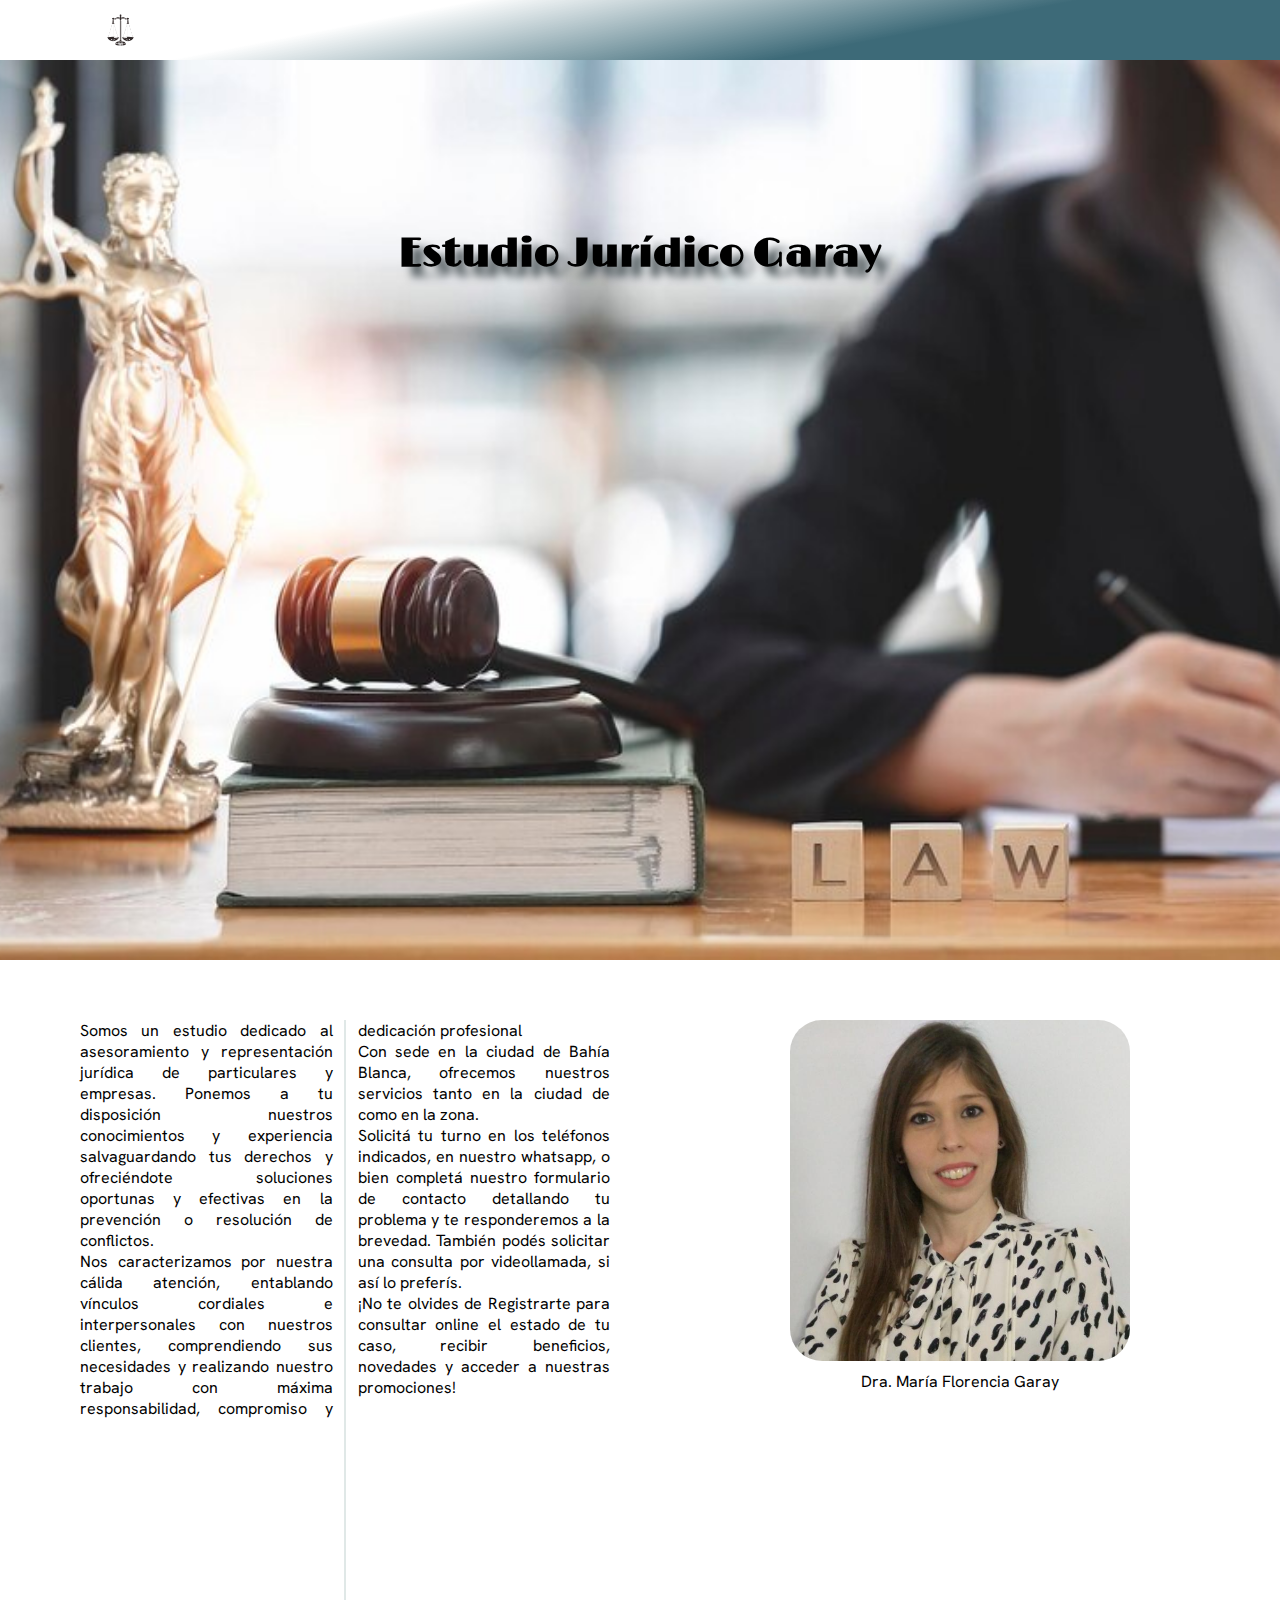
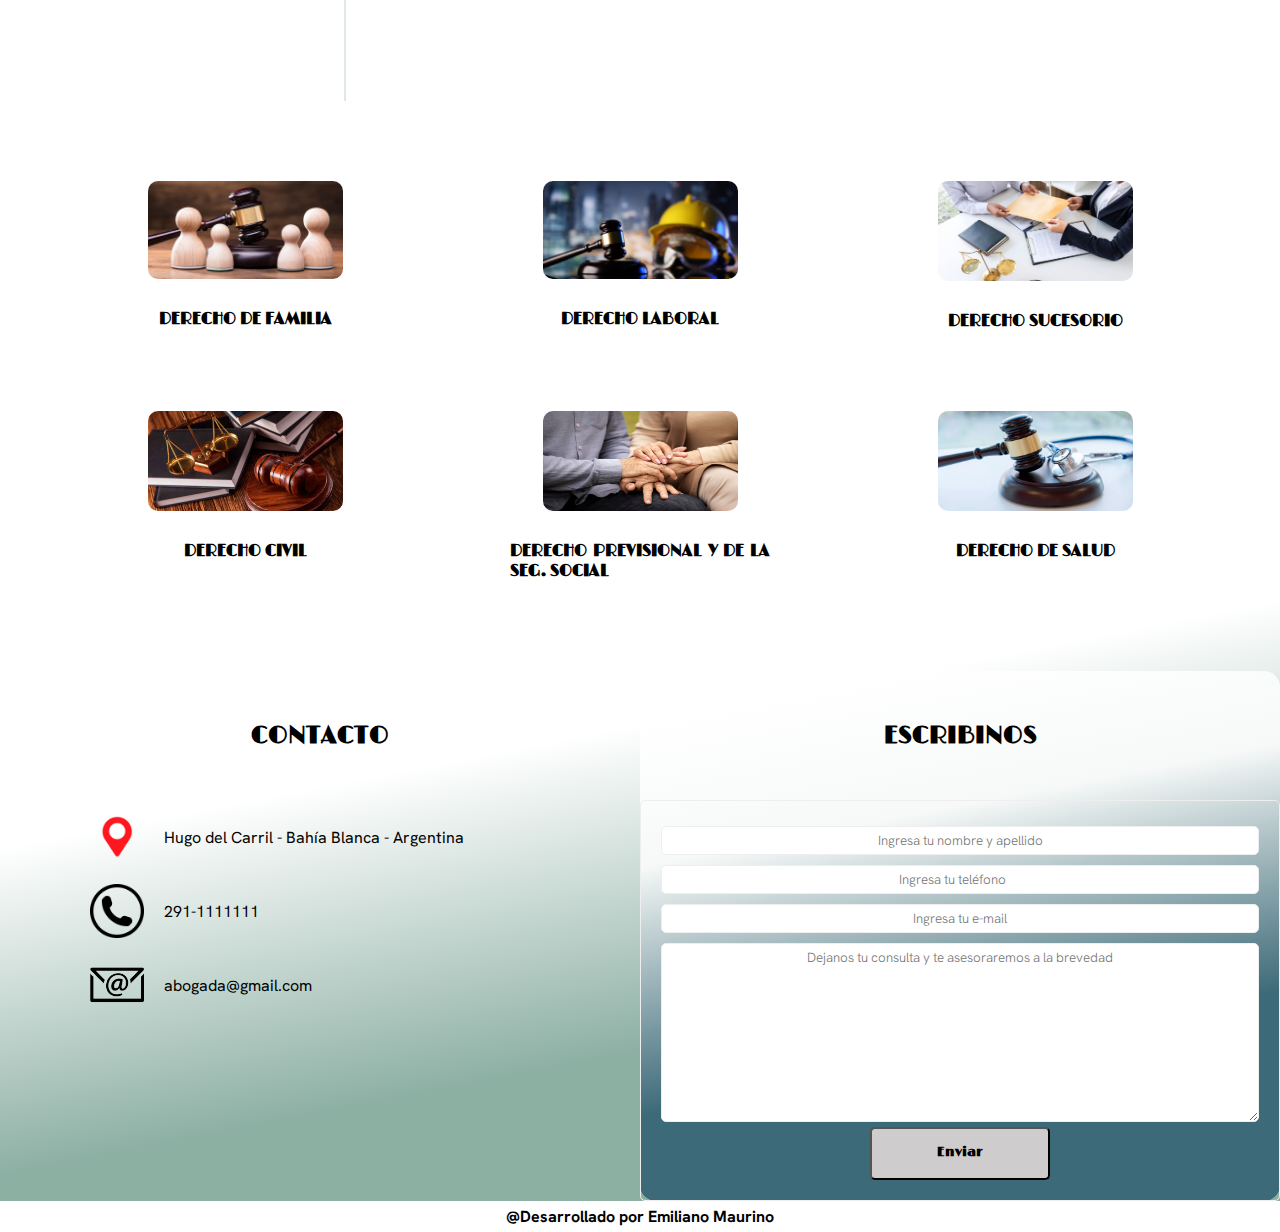
==== commit 899f5407: "login y register" ====
--- a/index.html
+++ b/index.html
@@ -5,7 +5,7 @@
     <meta http-equiv="X-UA-Compatible" content="IE=edge">
     <meta name="viewport" content="width=device-width, initial-scale=1.0">
     <link rel="stylesheet" href="./assets/styles.css">
-    <title>Document</title>
+    <title>Estudio Jurídico Garay</title>
 </head>
 <body>
     <div >
@@ -34,10 +34,10 @@
 
                 <ul class="login-list">
                     <li>
-                        <a href="#" class="login">Inicia Sesión</a>
+                        <a href="./assets/pages/login.html" class="login">Inicia Sesión</a>
                     </li>
                     <li>
-                        <a href="#" class="login"> Registrate</a>
+                        <a href="./assets/pages/register.html" class="login"> Registrate</a>
                     </li>
                 </ul>
             
--- a/assets/styles.css
+++ b/assets/styles.css
@@ -127,7 +127,8 @@
   border-width: thin;
   border-radius: 3px;
   padding: 3px;
-  box-shadow: 5px 3px 3px black
+  box-shadow: 5px 3px 3px black;
+  font-weight: 400;
 }
 
 .menu-login{
@@ -379,7 +380,7 @@
     flex-direction: column;
     text-align: center;
     align-items: center;
-    padding-top: 15px;
+    padding: 15px;
     font-family: var(--font-lime);
     font-weight: 600;
     background-color: #CECCCC;
@@ -396,6 +397,41 @@
 
 
 
+/*LOGIN*/
+
+
+
+/*REGISTER*/
+
+.logo-login-register{
+    height: 100%;
+    right: 80%;
+    position: absolute;
+    padding-top: 10px;
+  }
+#Hero h2{
+  display: flex;
+  text-align: center;
+  padding: 20px;
+  display: flex;
+  flex-direction: column;
+  font-family: var(--font-hanken);
+  color: var(--backgroud-dos);
+  gap: 30px;
+  padding-top: 120px;
+  font-size: 30px;
+  filter: drop-shadow(10px 10px 4px rgb(85, 94, 97))
+}
+
+.form-conteiner{
+  display: flex;
+  align-content: center;
+  justify-content: center;
+  align-items: center;
+}
+#Hero .button{
+  /* padding: 30px; */
+}
 
 
 
@@ -523,6 +559,7 @@
   .login a:hover{
     color: black;
     box-shadow: none;
+    scale: 1.1;
   }
   .login a{
     opacity: 0;
@@ -622,6 +659,10 @@
       animation: slide-up 0.5s ease-in,
       fade 0.6s forwards;
   }
+  .login a:hover{
+  scale: none;
+  transition: none;    
+  }
 
   .menu-label {
         display: flex;
@@ -672,7 +713,7 @@
 
 @media (max-width: 576px){
   .login-list{
-    padding: 25px 5px;
+    padding: 25px 0px;
     left: 70%;
     width: 30%;
   }
@@ -682,9 +723,12 @@
   
   #Hero {
     background-image: url(./img/imagen-fondo3.jpg);
-    background-position:bottom;
-    background-size:cover;
-    
+    background-position: center;
+    background-size:calc();  
+  }
+   
+  .hero-txt h1{
+    text-align: center;
   }
 
   #contact-us{
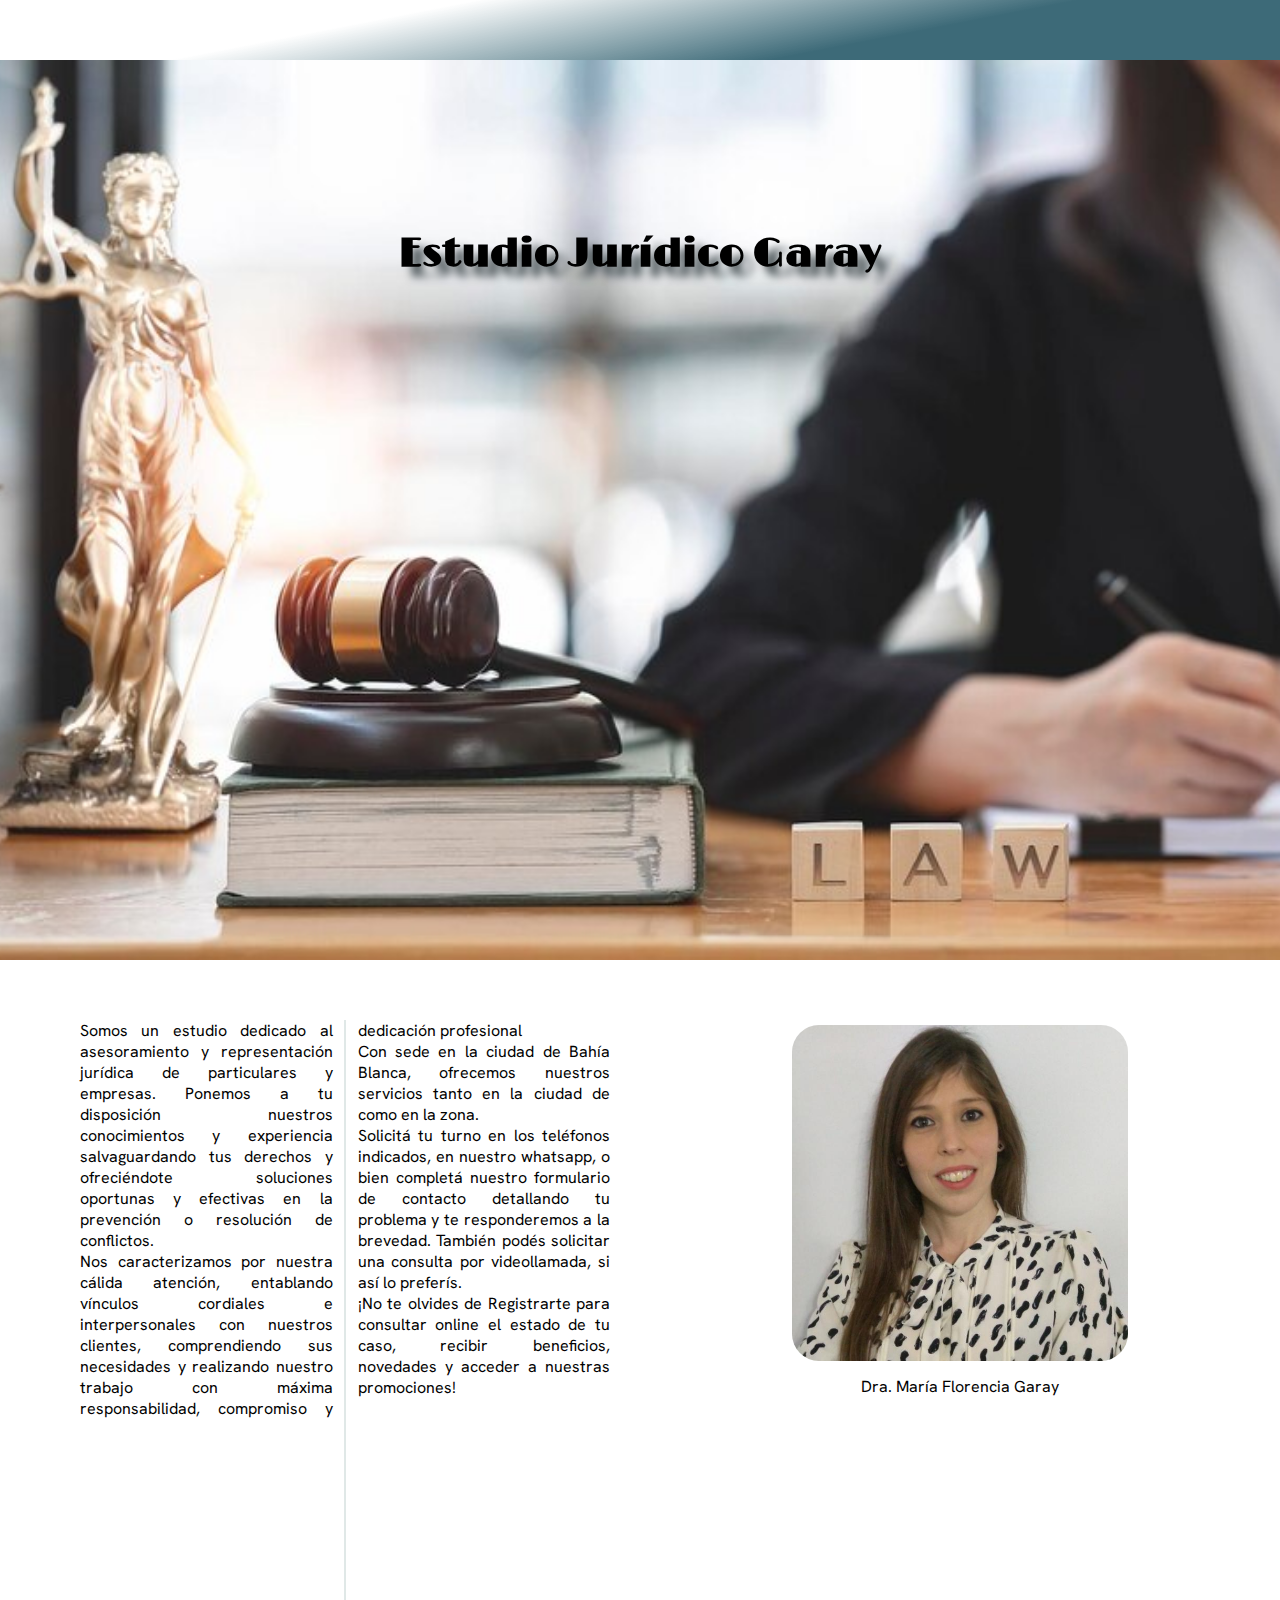
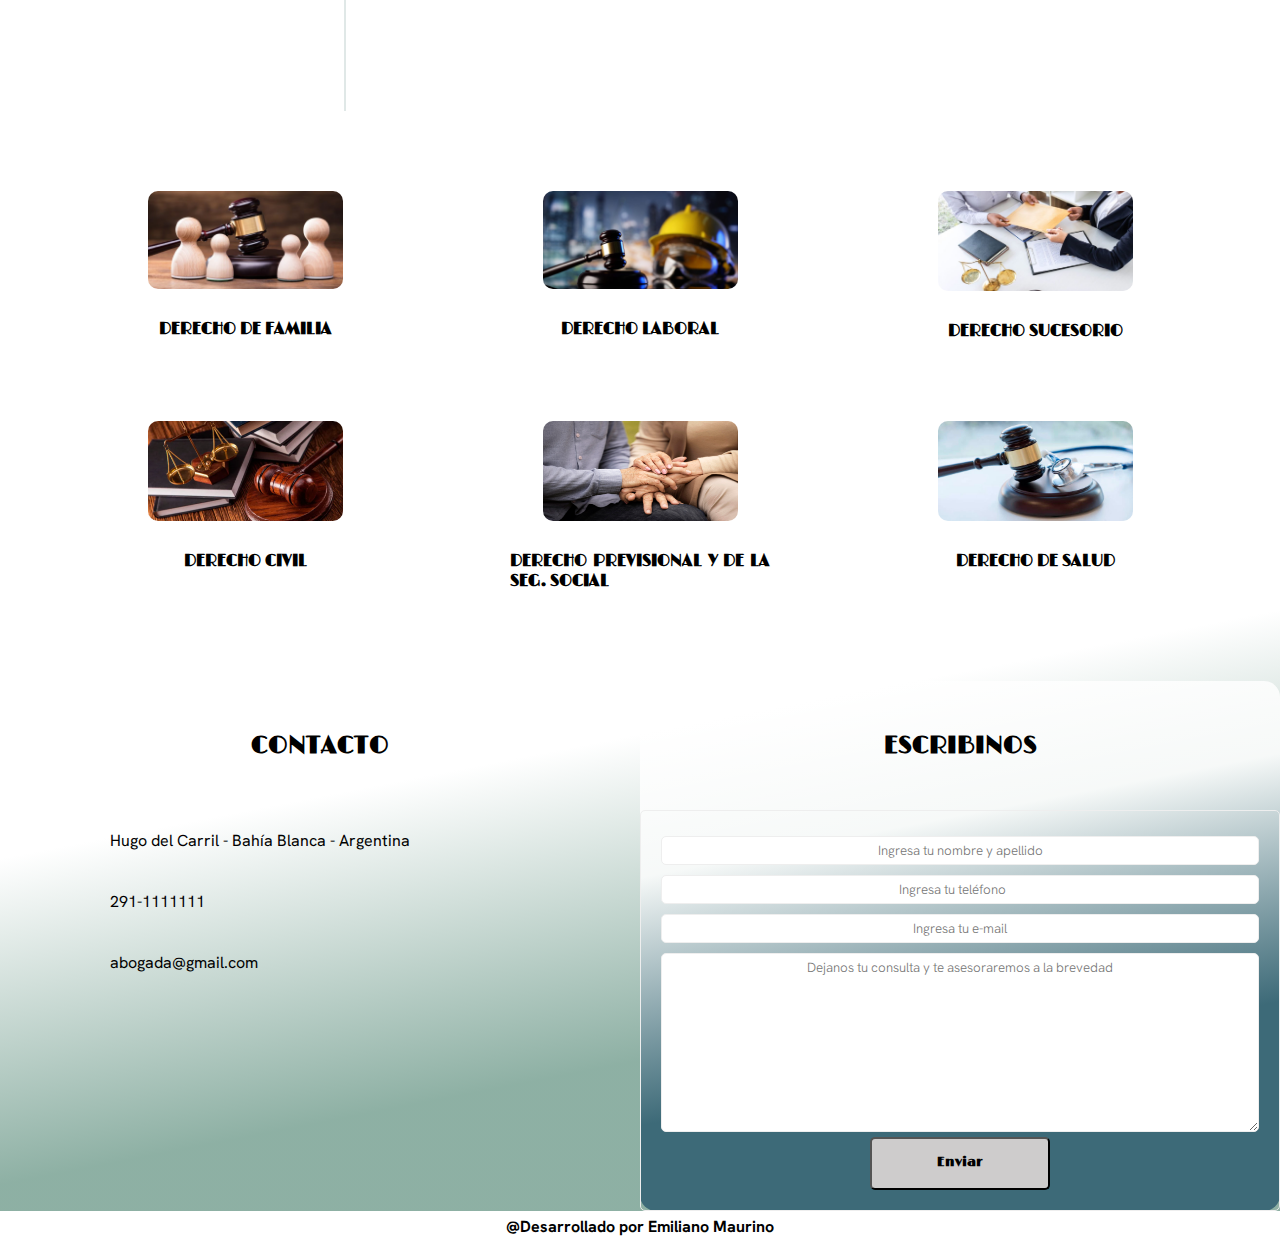
==== commit 1c9c4bd8: "icons" ====
--- a/index.html
+++ b/index.html
@@ -5,17 +5,21 @@
     <meta http-equiv="X-UA-Compatible" content="IE=edge">
     <meta name="viewport" content="width=device-width, initial-scale=1.0">
     <link rel="stylesheet" href="./assets/styles.css">
+    <link rel="stylesheet" href="https://cdnjs.cloudflare.com/ajax/libs/font-awesome/6.3.0/css/all.min.css" integrity="sha512-SzlrxWUlpfuzQ+pcUCosxcglQRNAq/DZjVsC0lE40xsADsfeQoEypE+enwcOiGjk/bSuGGKHEyjSoQ1zVisanQ==" crossorigin="anonymous" referrerpolicy="no-referrer" />
     <title>Estudio Jurídico Garay</title>
 </head>
 <body>
     <div >
-            <a href="https://api.whatsapp.com/send/?phone=542915033021"><img src="./assets/img/logo-wp.png" alt="logo whatsapp" class="logo-wp"></a>    
+            <a href="https://api.whatsapp.com/send/?phone=542915033021">
+                <img src="./assets/img/logo-wp.png" alt="logo whatsapp" class="logo-wp">
+            </a>    
     </div>
     <header>
-        <img src="./assets/img/logo.png" alt="logo empresa" class="logo">
+        <i class="fa-solid fa-scale-balanced"></i>
+        
         <nav class="navbar"> 
 			<label for="menu-toggle" class="menu-label">
-				<img src="./assets/img/menu.png" alt="menu hamburguesa" />
+				<i class="fa-solid fa-bars"></i> 
 			</label>
 			<input id="menu-toggle" type="checkbox"/> 
             
@@ -125,15 +129,15 @@
                 <h2>CONTACTO</h2>
                 <div class="information-conteiner">
                     <div class="info-contact">
-                        <img src="./assets/img/ubicacion.png" alt="logo-ubicacion">
+                        <i class="fa-solid fa-location-dot"></i>
                         <p>Hugo del Carril  - Bahía Blanca - Argentina</p>
                     </div>
                     <div class="info-contact">
-                        <img src="/assets/img/telefono.png" alt="logo-telefono">
+                        <i class="fa-solid fa-phone"></i>
                         <p>291-1111111</p>
                     </div>
                     <div class="info-contact">
-                        <img src="./assets/img/mail.png" alt="logo-mail">
+                        <i class="fa-solid fa-envelope"></i>
                         <p>abogada@gmail.com</p>
                     </div>
                 </div>
--- a/assets/styles.css
+++ b/assets/styles.css
@@ -1,16 +1,8 @@
   @import url('https://fonts.googleapis.com/css2?family=Bad+Script&display=swap');
   @import url('https://fonts.googleapis.com/css2?family=Limelight&display=swap');
-  /* @import url('https://fonts.googleapis.com/css2?family=Hanken+Grotesk:wght@100;300&display=swap'); */
   @import url('https://fonts.googleapis.com/css2?family=Hanken+Grotesk:ital,wght@0,200;0,300;0,400;0,500;1,200&display=swap');
   @import url('https://fonts.googleapis.com/css2?family=Montserrat+Subrayada&display=swap');
 
-
-  /**
-  font-family: "Bad Script", cursive;
-  font-family: 'Limelight', cursive;
-  font-family: 'Hanken Grotesk', sans-serif;
-  font-family: 'Montserrat Subrayada', sans-serif;
-  */
 
 :root{
   --background: #2d3136;
@@ -38,15 +30,18 @@
     padding: 0;
     box-sizing: border-box;
     list-style-type: none;
-    /* overflow-x: hidden; */
-}
-.logo-wp{
+  }
+
+
+  .logo-wp{
   position: fixed;
   bottom: 30px;
   right: 30px;
   height: 10vh;
-}
-
+  }
+
+
+/*HEADER*/
 
 header {
   width: 100%;
@@ -60,84 +55,84 @@
   background: rgb(61,106,120);
   background: linear-gradient(349deg, rgba(61,106,120,1) 32%, rgba(255,255,255,0.8323704481792717) 70%);
   z-index: 999999;
-}
-
-.logo{
-  height: 60%;
-  margin-right: 100px;
-}
-
-
-.navbar,
-.navbar-list,
-.login {
-    display: flex;
-    justify-content: center;
+  }
+
+  .fa-scale-balanced{
+    font-size: 25px;
+    margin-right: 100px;
+  }
+
+
+  .navbar,
+  .navbar-list,
+  .login {
+      display: flex;
+      justify-content: center;
+      font-family: var(--font-hanken);
+      cursor: pointer;
+      transition: all 0.2s linear;
+  }
+
+  .navbar-list {
+    gap: 60px;
+    margin-right: 20px;
+  }
+
+  .navbar-list a{
+    text-decoration: none;
+    color: black;
+  }
+
+  .navbar-list li:first-child {
+    font-weight: 800;
+  }
+
+  .navbar li:hover {
+    scale: 1.1;
+    transition: all 0.2s linear;
+    font-weight: 600;
+  }
+
+  .menu-label{
+    display: none;
+  }
+  .navbar input{
+    display: none;
+  }
+
+  .login{
+    display: flex;
+    margin-left: 50px;
+    transition: all 0.2s linear;
+    text-decoration: none;
     font-family: var(--font-hanken);
-    cursor: pointer;
+    color: black;
+  }
+
+  .login-list{
+    display: flex;
+  }
+
+  .login a:hover {
+    scale: 1.1;
     transition: all 0.2s linear;
-}
-
-.navbar-list {
-  gap: 60px;
-  margin-right: 20px;
-}
-
-.navbar-list a{
-  text-decoration: none;
-  color: black;
-}
-
-.navbar-list li:first-child {
-  font-weight: 800;
-}
-
-.navbar li:hover {
-  scale: 1.1;
-  transition: all 0.2s linear;
-  font-weight: 600;
-}
-
-.menu-label{
-  display: none;
-}
-.navbar input{
-  display: none;
-}
-
-.login{
-  display: flex;
-  margin-left: 50px;
-  transition: all 0.2s linear;
-  text-decoration: none;
-  font-family: var(--font-hanken);
-  color: black;
-}
-
-.login-list{
-  display: flex;
-}
-
-.login a:hover {
-  scale: 1.1;
-  transition: all 0.2s linear;
-  gap: 10px;
-  color: var(--background-cards);
-  border: groove;
-  border-width: thin;
-  border-radius: 3px;
-  padding: 3px;
-  box-shadow: 5px 3px 3px black;
-  font-weight: 400;
-}
-
-.menu-login{
-  display: none;
-}
-
-main {
-  margin-top: 60px;
-}
+    gap: 10px;
+    color: var(--background-cards);
+    border: groove;
+    border-width: thin;
+    border-radius: 3px;
+    padding: 3px;
+    box-shadow: 5px 3px 3px black;
+    font-weight: 400;
+  }
+
+  .menu-login{
+    display: none;
+  }
+
+  main {
+    margin-top: 60px;
+  }
 
 
 
@@ -149,32 +144,31 @@
   background-position: center;
   background-size: cover;
   height:100vh;
-  /* filter: blur(5px) ;  */
-}
-
-
-.hero-txt {
-  display: flex;
-  flex-direction: column;
-  font-family: var(--font-hanken);
-  color: var(--backgroud-dos);
-  align-items: center;
-  align-content: center;
-  gap: 30px;
-  padding-top: 150px;
-  font-size: 30px;
-  filter: drop-shadow(10px 10px 4px rgb(85, 94, 97))
-  }
-
-.hero-txt h1,
-span {
-  font-family: var(--font-lime);
-  font-size: 40px;
-}
-
-.hero-txt h1{
-  margin-top: 20px;
-}
+  }
+
+
+  .hero-txt {
+    display: flex;
+    flex-direction: column;
+    font-family: var(--font-hanken);
+    color: var(--backgroud-dos);
+    align-items: center;
+    align-content: center;
+    gap: 30px;
+    padding-top: 150px;
+    font-size: 30px;
+    filter: drop-shadow(10px 10px 4px rgb(85, 94, 97))
+    }
+
+  .hero-txt h1,
+  span {
+    font-family: var(--font-lime);
+    font-size: 40px;
+  }
+
+  .hero-txt h1{
+    margin-top: 20px;
+  }
 
 
 
@@ -209,7 +203,7 @@
   .about-img {
     height: 50%;
     border-radius: 2rem;
-
+    padding: 5px;
   }
 
   .about-img-txt{
@@ -246,7 +240,6 @@
     align-self: center;
     align-items: center;
     text-align: justify;
-    /* background-color: var(--background-cards); */
     overflow: hidden;
     transition: all 1s;
     border-radius: 5px;
@@ -279,7 +272,8 @@
 
 
 
-  /*CONTACT-US*/
+/*CONTACT-US*/
+
 
   #contact-us{
     display: flex;
@@ -300,6 +294,7 @@
   #contact-us h2:first-child {
     color: black;
   }
+
   .contact-information{
     width: 50%;
     display: flex;
@@ -307,9 +302,8 @@
     align-content: flex-start;
   }
 
-  .contact-information img{
-    width: 10%;
-    height: 10%;
+  .contact-information i{
+    font-size: 25px;
   }
   .info-contact{
     display: flex;
@@ -387,7 +381,7 @@
   }
 
 
-  /* FOOTER */
+/* FOOTER */
   footer{
     display: flex;
     font-family: var(--font-hanken);
@@ -397,18 +391,21 @@
 
 
 
-/*LOGIN*/
-
-
-
-/*REGISTER*/
+
+
+
+/*REGISTER - LOGIN */
 
 .logo-login-register{
     height: 100%;
     right: 80%;
     position: absolute;
-    padding-top: 10px;
-  }
+    padding-top: 15px;
+    text-decoration: none;
+    color: black;
+  }
+
+
 #Hero h2{
   display: flex;
   text-align: center;
@@ -429,10 +426,6 @@
   justify-content: center;
   align-items: center;
 }
-#Hero .button{
-  /* padding: 30px; */
-}
-
 
 
 /* ANIMATION */
@@ -527,7 +520,7 @@
 
 
 
-  /* MEDIAQUERIES */
+/* MEDIAQUERIES */
 
 @media (max-width: 992px){
 
@@ -563,7 +556,7 @@
   }
   .login a{
     opacity: 0;
-    animation: slide-up 0.5s ease-in,
+    animation: slide-down 0.5s ease-in,
     fade 0.6s forwards;
   }
 
@@ -588,6 +581,7 @@
         fade 0.8s forwards;
   }
 
+
   #Hero h3{
       padding-left: 10px;
       text-align: center;
@@ -603,6 +597,7 @@
 
   .about-txt{
         width: 70%;
+        margin-left: 0px;
   }
 
   .about-card{
@@ -646,19 +641,21 @@
     border-width: thin;
     border-top: 0px;
     border-radius: 0px 0px 10px 10px;
-    align-items: flex-start;
+    align-items:flex-start;
     align-self: center;
     padding: 25px ;
     gap: 15px;
     z-index: 2;
     display: none;
   }
-
-  .navbar-list a{
-      opacity: 0;
-      animation: slide-up 0.5s ease-in,
-      fade 0.6s forwards;
-  }
+  .fa-scale-balanced{
+    padding-left: 10px;
+  }
+  .navbar-list li{
+    animation: slide-down 0.5s ease-in,
+    fade 0.6s forwards;
+  }
+  
   .login a:hover{
   scale: none;
   transition: none;    
@@ -670,9 +667,8 @@
   }
 
 
-  .menu-label img {
-        height: 25px;
-        width: 25px;
+  .menu-label i {
+      font-size: 25px;
   }
 
 
@@ -708,6 +704,13 @@
 .cards-conteiner{
  flex-direction: column; 
 }
+.logo-login-register{
+  right: 60%;
+}
+.form-conteiner button{
+  width: 40%;
+}
+
 }
 
 
@@ -748,4 +751,5 @@
   .button{
     padding: 15px;
   }
+
 }